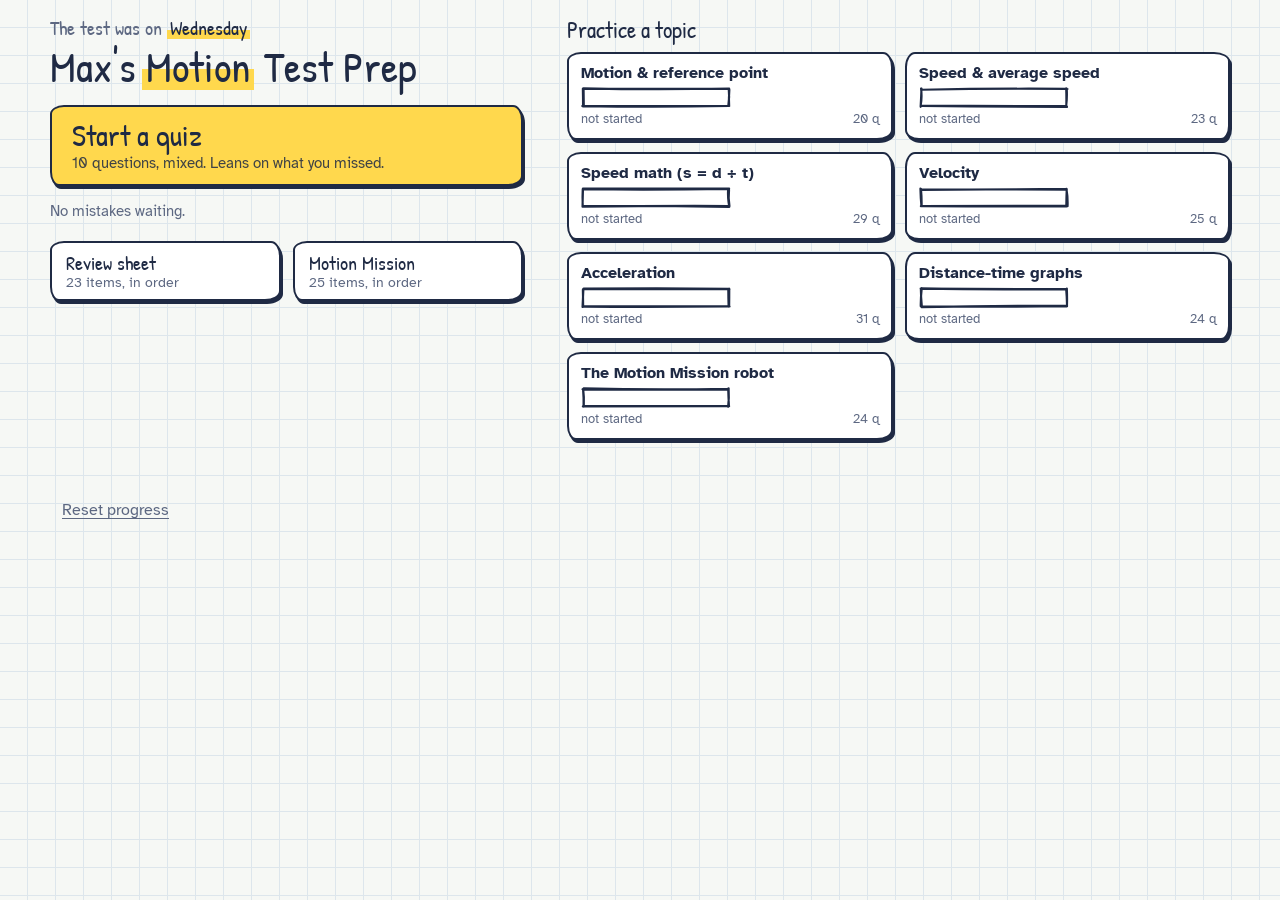
==== index.html @ 53ab072a "Motion quiz static site Co-Authored-By: Claude Opus 5.5 <noreply@anthropic.com> Claude-Session: http" ====
<!doctype html>
<html lang="en">
<head>
<meta charset="utf-8">
<meta name="viewport" content="width=device-width, initial-scale=1, viewport-fit=cover">
<meta name="robots" content="noindex">
<style>:root{padding-top:env(safe-area-inset-top,0px);padding-bottom:env(safe-area-inset-bottom,0px)}body{margin:0}[hidden]{display:none!important}img{max-width:100%}</style>
<title>Max's Motion Test Prep</title>
<link href="https://fonts.googleapis.com/css2?family=Atkinson+Hyperlegible:wght@400;700&family=Patrick+Hand&display=swap" rel="stylesheet">
<link rel="stylesheet" href="sketch.css">
<link rel="stylesheet" href="styles.css">
</head>
<body>
<div class="app" id="app">
  <p class="loading">Loading your quiz.</p>
  <noscript><p class="problem">This quiz needs JavaScript turned on.</p></noscript>
</div>
<div id="live" class="sr-only" aria-live="polite" role="status"></div>
<script src="sketch.js"></script>
<script src="diagrams-a.js"></script>
<script src="diagrams-b.js"></script>
<script src="content.js"></script>
<script src="app.js"></script>

</body>
</html>
---- sketch.css ----
/* sketch.css — theme tokens + hand-drawn diagram classes. Shared by every diagram.
 * Layout concept: a lab notebook on graph paper; diagrams are pencil sketches, feedback is red/green pen.
 */
:root {
  --paper: #f6f8f5;      /* page: faintly blue-green off-white */
  --card: #ffffff;
  --grid: #dde6ec;       /* graph-paper lines */
  --ink: #1f2a44;        /* navy pencil */
  --ink-soft: #5d6882;
  --accent: #2b67d1;     /* blue pen */
  --hl: #ffd84d;         /* highlighter */
  --hl-soft: #fff1b0;
  --good: #1d855a;       /* green check */
  --bad: #cf3f37;        /* red pen */
  --font-hand: 'Patrick Hand', 'Comic Sans MS', 'Chalkboard SE', cursive;
  --font-body: 'Atkinson Hyperlegible', system-ui, -apple-system, 'Segoe UI', sans-serif;
}
@media (prefers-color-scheme: dark) {
  :root:not([data-theme="light"]) {
    --paper: #1c2a29; --card: #22332f; --grid: #2b3d3a;
    --ink: #eef2ea; --ink-soft: #a7b6b0; --accent: #86b6ff;
    --hl: #e8c33a; --hl-soft: #4a4420; --good: #6fd39d; --bad: #ff8b7c;
    color-scheme: dark;
  }
}
:root[data-theme="dark"] {
  --paper: #1c2a29; --card: #22332f; --grid: #2b3d3a;
  --ink: #eef2ea; --ink-soft: #a7b6b0; --accent: #86b6ff;
  --hl: #e8c33a; --hl-soft: #4a4420; --good: #6fd39d; --bad: #ff8b7c;
  color-scheme: dark;
}

/* ---- SVG stroke classes ---- */
svg.sk { overflow: visible; }
.sk-ink    { stroke: var(--ink); }
.sk-soft   { stroke: var(--ink-soft); }
.sk-accent { stroke: var(--accent); }
.sk-good   { stroke: var(--good); }
.sk-bad    { stroke: var(--bad); }
.sk-hl     { stroke: var(--hl); }
.sk-grid   { stroke: var(--grid); }

/* ---- SVG fill classes ---- */
.sk-fill-hl     { fill: var(--hl); opacity: .55; }
.sk-fill-accent { fill: var(--accent); opacity: .25; }
.sk-fill-good   { fill: var(--good); opacity: .25; }
.sk-fill-bad    { fill: var(--bad); opacity: .25; }
.sk-fill-ink    { fill: var(--ink); }
.sk-fill-card   { fill: var(--card); }
.sk-fill-paper  { fill: var(--paper); }

/* ---- SVG text ---- */
.sk-text        { fill: var(--ink); font-family: var(--font-hand); }
.sk-text-soft   { fill: var(--ink-soft); font-family: var(--font-hand); }
.sk-text-accent { fill: var(--accent); font-family: var(--font-hand); }
.sk-text-good   { fill: var(--good); font-family: var(--font-hand); }
.sk-text-bad    { fill: var(--bad); font-family: var(--font-hand); }

/* ---- diagram controls ---- */
.diagram { display: grid; gap: 10px; min-width: 0; }
.sk-controls { display: grid; gap: 10px; }
.sk-slider {
  display: grid; grid-template-columns: minmax(5.5em, auto) 1fr minmax(5.5em, auto);
  align-items: center; gap: 12px;
  font-family: var(--font-hand); font-size: 1.15rem; color: var(--ink);
}
.sk-slider-label { color: var(--ink-soft); }
.sk-slider-value { font-variant-numeric: tabular-nums; text-align: right; color: var(--accent); }
.sk-slider input[type="range"] { width: 100%; min-width: 0; height: 36px; accent-color: var(--accent); }
.sk-toggle { display: flex; flex-wrap: wrap; gap: 8px; align-items: center; font-family: var(--font-hand); font-size: 1.1rem; }
.sk-toggle button {
  font: inherit; color: var(--ink); background: var(--card);
  border: 2px solid var(--ink); border-radius: 14px 10px 16px 9px / 9px 15px 10px 14px;
  padding: 6px 14px; min-height: 40px; cursor: pointer;
}
.sk-toggle button[aria-pressed="true"] { background: var(--hl-soft); border-color: var(--accent); color: var(--ink); }
.sk-toggle button:focus-visible, .sk-slider input:focus-visible { outline: 3px solid var(--accent); outline-offset: 2px; }
@media (max-width: 480px) {
  .sk-slider { grid-template-columns: 1fr auto; }
  .sk-slider input[type="range"] { grid-column: 1 / -1; grid-row: 2; }
}
---- styles.css ----
/* styles.css — Max's Motion Test Prep: layout + components.
 * Theme tokens (--paper, --ink, ...) live in sketch.css and are NOT redefined here;
 * the few extra tokens below are derived from them so light and chalkboard modes both work.
 */
:root {
  --hand-radius: 14px 10px 16px 9px / 9px 15px 10px 14px;
  --hand-radius-b: 10px 16px 9px 14px / 15px 9px 14px 10px;
  --pen-shadow: 2px 3px 0 var(--ink);
  --on-hl: var(--ink);
  --swipe: var(--hl);
  --on-accent: #ffffff;
  --note-good-bg: var(--card);
  --note-bad-bg: var(--card);
  --note-part-bg: var(--card);
  --note-plain-bg: var(--card);
  --scrim: rgba(31, 42, 68, .45);
}
@supports (background: color-mix(in srgb, red 10%, blue)) {
  :root {
    --note-good-bg: color-mix(in srgb, var(--good) 11%, var(--card));
    --note-bad-bg: color-mix(in srgb, var(--bad) 10%, var(--card));
    --note-part-bg: color-mix(in srgb, var(--hl) 26%, var(--card));
    --note-plain-bg: color-mix(in srgb, var(--accent) 8%, var(--card));
  }
}
@media (prefers-color-scheme: dark) {
  :root:not([data-theme="light"]) {
    --on-hl: var(--paper); --swipe: var(--hl-soft); --on-accent: #10201e;
    --pen-shadow: 2px 3px 0 rgba(0, 0, 0, .5); --scrim: rgba(0, 0, 0, .6);
  }
}
:root[data-theme="dark"] {
  --on-hl: var(--paper); --swipe: var(--hl-soft); --on-accent: #10201e;
  --pen-shadow: 2px 3px 0 rgba(0, 0, 0, .5); --scrim: rgba(0, 0, 0, .6);
}

*, *::before, *::after { box-sizing: border-box; }
html { -webkit-text-size-adjust: 100%; }
body {
  margin: 0;
  padding-block: 16px 28px;
  padding-left: max(16px, env(safe-area-inset-left, 0px));
  padding-right: max(16px, env(safe-area-inset-right, 0px));
  min-height: 100vh;
  background-color: var(--paper);
  background-image:
    linear-gradient(var(--grid) 1px, transparent 1px),
    linear-gradient(90deg, var(--grid) 1px, transparent 1px);
  background-size: 28px 28px;
  background-position: -1px -1px;
  color: var(--ink);
  font: 400 18px/1.5 var(--font-body);
  overflow-wrap: break-word;
}
.app { max-width: 1180px; margin: 0 auto; min-width: 0; }
.sr-only { position: absolute; width: 1px; height: 1px; overflow: hidden; clip: rect(0 0 0 0); white-space: nowrap; }
h1, h2, h3, h4, p { margin: 0; }
button { font: inherit; color: inherit; }
:focus-visible { outline: 3px solid var(--accent); outline-offset: 3px; }
[tabindex="-1"]:focus { outline: none; }
.problem { padding: 12px 14px; border: 2px dashed var(--bad); border-radius: var(--hand-radius); background: var(--card); }
.loading { color: var(--ink-soft); font-family: var(--font-hand); font-size: 1.3rem; }
strong { font-weight: 700; }

/* ---------- buttons ---------- */
.btn {
  display: inline-flex; align-items: center; justify-content: center; gap: 8px;
  min-height: 48px; padding: 10px 18px;
  font-weight: 700; font-size: 1.02rem; line-height: 1.2; text-align: center;
  color: var(--ink); background: var(--card);
  border: 2px solid var(--ink); border-radius: var(--hand-radius);
  box-shadow: var(--pen-shadow);
  cursor: pointer; touch-action: manipulation;
  transition: transform .08s ease, box-shadow .08s ease, background-color .15s;
}
.btn:hover:not(:disabled) { transform: translate(-1px, -1px); box-shadow: 3px 4px 0 var(--ink); }
.btn:active:not(:disabled) { transform: translate(2px, 3px); box-shadow: 0 0 0 var(--ink); }
.btn:disabled { opacity: .45; cursor: not-allowed; box-shadow: none; }
.btn-primary { background: var(--hl); color: var(--on-hl); }
.btn-pen { border-color: var(--bad); color: var(--ink); }
.btn-quiet {
  background: transparent; border-color: transparent; box-shadow: none; color: var(--ink-soft);
  text-decoration: underline; text-underline-offset: 3px; font-weight: 400; padding-inline: 10px;
}
.btn-quiet:hover:not(:disabled) { transform: none; box-shadow: none; color: var(--ink); }
.btn-small { min-height: 44px; padding: 6px 12px; font-size: .95rem; }
.kbd {
  display: none; font: 700 .72rem/1 var(--font-body); padding: 3px 6px; margin-left: 2px;
  border: 1.5px solid currentColor; border-radius: 5px; opacity: .6; letter-spacing: .02em;
}
@media (hover: hover) and (pointer: fine) and (min-width: 900px) {
  .kbd { display: inline-block; }
  .kbd-line { display: block; }
}

/* ---------- home ---------- */
.home { display: grid; gap: 22px; }
.eyebrow { font-family: var(--font-hand); font-size: 1.25rem; color: var(--ink-soft); line-height: 1.2; }
.eyebrow b { color: var(--ink); font-weight: 400; background: linear-gradient(transparent 58%, var(--swipe) 58% 92%, transparent 92%); padding: 0 3px; }
.wordmark { font-family: var(--font-hand); font-weight: 400; font-size: clamp(2rem, 4.2vw, 2.7rem); line-height: 1.05; margin: 4px 0 16px; }
.wordmark span { background: linear-gradient(transparent 55%, var(--swipe) 55% 92%, transparent 92%); padding: 0 4px; margin-left: -4px; }
.home-note { padding: 10px 14px; margin-bottom: 14px; border: 2px dashed var(--ink-soft); border-radius: var(--hand-radius); background: var(--card); }
.start-btn { width: 100%; min-height: 78px; flex-direction: column; align-items: flex-start; gap: 2px; padding: 12px 20px; text-align: left; }
.start-btn .t { font-family: var(--font-hand); font-weight: 400; font-size: 1.85rem; line-height: 1.1; }
.start-btn .s { font-weight: 400; font-size: .95rem; opacity: .85; }
.home-actions { display: grid; gap: 12px; margin-top: 14px; }
.fix-btn { width: 100%; justify-content: space-between; }
.fix-btn .count { font-family: var(--font-hand); font-size: 1.3rem; font-weight: 400; color: var(--bad); }
.quiet { color: var(--ink-soft); font-size: .95rem; }
.section-title { font-family: var(--font-hand); font-weight: 400; font-size: 1.45rem; line-height: 1.2; margin-bottom: 8px; }
.modes { display: grid; grid-template-columns: 1fr 1fr; gap: 12px; margin-top: 18px; }
.mode-btn { flex-direction: column; align-items: flex-start; justify-content: flex-start; text-align: left; gap: 0; min-height: 60px; padding: 8px 14px; }
.mode-btn .t { font-family: var(--font-hand); font-weight: 400; font-size: 1.25rem; }
.mode-btn .s { font-weight: 400; font-size: .85rem; color: var(--ink-soft); }
.topics { list-style: none; margin: 0; padding: 0; display: grid; grid-template-columns: repeat(auto-fill, minmax(150px, 1fr)); gap: 12px; }
.topic-card {
  width: 100%; height: 100%; display: grid; gap: 4px; text-align: left; cursor: pointer;
  padding: 10px 12px 10px; background: var(--card); color: var(--ink);
  border: 2px solid var(--ink); border-radius: var(--hand-radius); box-shadow: var(--pen-shadow);
  transition: transform .08s ease, box-shadow .08s ease;
  touch-action: manipulation;
}
.topics li:nth-child(even) .topic-card { border-radius: var(--hand-radius-b); }
.topic-card:hover { transform: translate(-1px, -1px); box-shadow: 3px 4px 0 var(--ink); }
.topic-card:active { transform: translate(2px, 3px); box-shadow: none; }
.topic-card .name { font-weight: 700; font-size: .98rem; line-height: 1.2; }
.topic-card .meta { display: flex; justify-content: space-between; gap: 8px; font-size: .82rem; color: var(--ink-soft); line-height: 1.2; }
.meter { display: block; width: 100%; max-width: 150px; }
.meter svg { display: block; width: 100%; height: auto; }
.meter-plain { height: 12px; border: 2px solid var(--ink); border-radius: 4px; overflow: hidden; }
.meter-plain i { display: block; height: 100%; background: var(--good); }
.home-foot { margin-top: 4px; grid-column: 1 / -1; display: flex; flex-wrap: wrap; gap: 8px; align-items: center; color: var(--ink-soft); font-size: .9rem; }
.home-foot .btn-quiet { min-height: 44px; }
@media (min-width: 900px) {
  .home { grid-template-columns: minmax(300px, 5fr) minmax(0, 7fr); gap: 44px; align-items: start; }
  .topics { grid-template-columns: repeat(2, minmax(0, 1fr)); }
}
@media (max-height: 820px) and (min-width: 900px) {
  body { padding-block: 12px 16px; }
  .wordmark { margin-bottom: 12px; }
  .start-btn { min-height: 70px; padding-block: 8px; }
  .home-actions { margin-top: 10px; gap: 10px; }
  .modes { margin-top: 12px; }
  .home { gap: 30px; }
  .topic-card { padding-block: 8px; }
}
@media (max-width: 380px) { .modes { grid-template-columns: 1fr; } }

/* ---------- question screen ---------- */
.qscreen { display: grid; gap: 12px; }
.qhead { display: flex; align-items: center; gap: 14px; min-width: 0; }
.progress { flex: 1; display: flex; align-items: center; gap: 12px; min-width: 0; }
.progress .ptext { font-family: var(--font-hand); font-size: 1.35rem; white-space: nowrap; line-height: 1; }
.pbar { flex: 1; max-width: 260px; height: 12px; border: 2px solid var(--ink); border-radius: 4px 7px 5px 6px; overflow: hidden; background: var(--card); }
.pbar i { display: block; height: 100%; background: var(--accent); transition: width .25s ease; }
.chips { display: flex; flex-wrap: wrap; gap: 8px; margin-bottom: 8px; }
.chip { font-family: var(--font-hand); font-size: 1.05rem; line-height: 1; padding: 5px 10px 4px; border: 1.5px solid var(--ink-soft); border-radius: 999px; color: var(--ink-soft); background: var(--card); }
.chip.retry { border-color: var(--bad); color: var(--bad); }

/* Phones: one column in DOM order (prompt, picture, answer, note, buttons). A flex column, not a grid,
   so the button bar can stay stuck to the bottom of the screen while you scroll. */
.qlayout { display: flex; flex-direction: column; gap: 14px; min-width: 0; }
.qactions { position: sticky; bottom: 0; z-index: 5; }
.qprompt { grid-area: prompt; min-width: 0; }
.qdiagram { grid-area: diagram; min-width: 0; background: var(--card); border: 2px solid var(--ink); border-radius: var(--hand-radius); padding: 10px 12px 12px; }
.qanswer { grid-area: answer; min-width: 0; display: grid; gap: 12px; align-content: start; }
.qfeedback { grid-area: feedback; min-width: 0; }
.qfeedback:empty { display: none; }
.qactions { grid-area: actions; min-width: 0; }
.prompt { font-size: 1.2rem; line-height: 1.4; font-weight: 700; max-width: 62ch; }
.hint-box { padding: 8px 12px; border-left: 4px solid var(--hl); background: var(--note-part-bg); border-radius: 0 8px 8px 0; font-size: .98rem; }

.actionbar {
  display: flex; flex-wrap: wrap; align-items: center; gap: 8px 10px;
  padding: 10px 0 max(10px, env(safe-area-inset-bottom, 0px));
  background: var(--paper);
  border-top: 2px dashed var(--grid); padding-right: 6px;
}
.actionbar .spacer { flex: 1; }
.actionbar .btn-primary { min-width: 8.5rem; }
.keyhint { display: none; width: 100%; font-size: .82rem; color: var(--ink-soft); }
@media (hover: hover) and (pointer: fine) and (min-width: 900px) { .keyhint { display: block; } }

@media (min-width: 900px) {
  .qlayout { display: grid; }
  /* Two columns on laptops. With a diagram: picture + teacher note on the left, question + answer + buttons on the right. */
  .qlayout.has-diagram {
    grid-template-columns: minmax(0, 1.08fr) minmax(0, 1fr); column-gap: 28px; row-gap: 12px;
    grid-template-rows: auto auto 1fr auto;
    grid-template-areas: "diagram prompt" "diagram answer" "diagram actions" "feedback .";
  }
  .qlayout.has-diagram .qdiagram { align-self: start; }
  .qlayout.has-diagram .qfeedback { align-self: start; }
  .qlayout.has-diagram .qactions { align-self: start; position: sticky; bottom: 0; }
  /* Without a diagram: question + answer on the left, the teacher note on the right so it never pushes the buttons down. */
  .qlayout:not(.has-diagram) {
    grid-template-columns: minmax(0, 700px) minmax(0, 1fr); column-gap: 32px; row-gap: 12px;
    grid-template-rows: auto auto 1fr;
    grid-template-areas: "prompt feedback" "answer feedback" "actions feedback";
  }
  .qlayout:not(.has-diagram) .qfeedback { align-self: start; position: sticky; top: 12px; }
  .qlayout:not(.has-diagram) .qactions { align-self: start; position: sticky; bottom: 0; }
}
@media (max-height: 820px) and (min-width: 900px) {
  body { padding-block: 10px 12px; }
  .qscreen { gap: 8px; }
  .prompt { font-size: 1.12rem; line-height: 1.35; }
  .actionbar { padding-block: 8px 8px; }
  .choice { min-height: 50px; padding-block: 7px; }
  .qdiagram { padding: 8px 10px 10px; }
}

/* ---------- choices (mc / multi / tf) ---------- */
.choices { display: grid; gap: 10px; }
.choice {
  position: relative; display: grid; grid-template-columns: auto minmax(0, 1fr) auto; align-items: start; gap: 12px;
  min-height: 56px; padding: 10px 14px; cursor: pointer;
  background: var(--card); border: 2px solid var(--ink-soft); border-radius: var(--hand-radius);
  transition: background-color .12s, border-color .12s, transform .08s;
  user-select: none; -webkit-user-select: none;
}
.choices .choice:nth-child(even) { border-radius: var(--hand-radius-b); }
.choice input { position: absolute; opacity: 0; width: 1px; height: 1px; margin: 0; }
.choice .mark {
  width: 26px; height: 26px; margin-top: 1px; border: 2.5px solid var(--ink); border-radius: 50% 46% 52% 48%;
  background: var(--card); position: relative; flex: none;
}
.is-multi .choice .mark { border-radius: 5px 4px 6px 4px; }
.choice .mark::after {
  content: ""; position: absolute; inset: 4px; border-radius: 50%; background: var(--accent); transform: scale(0); transition: transform .12s;
}
.is-multi .choice .mark::after { border-radius: 2px; }
.choice input:checked ~ .mark::after { transform: scale(1); }
.choice input:focus-visible ~ .mark { outline: 3px solid var(--accent); outline-offset: 3px; }
.choice:has(input:focus-visible) { border-color: var(--accent); }
.choice:hover:not(.is-locked) { border-color: var(--ink); background: var(--note-plain-bg); transform: translateX(2px); }
.choice.is-picked:not(.is-locked) { border-color: var(--accent); background: var(--note-part-bg); }
.choice .cbody { min-width: 0; padding-top: 1px; }
.choice .ctext { display: block; }
.choice .cnote { display: block; margin-top: 4px; font-size: .95rem; color: var(--ink-soft); }
.choice .cbadge { font-family: var(--font-hand); font-size: 1.1rem; line-height: 1.2; white-space: nowrap; display: inline-flex; align-items: center; gap: 4px; padding-top: 1px; }
.choice .ckey { display: none; margin-left: 10px; }
@media (hover: hover) and (pointer: fine) and (min-width: 900px) {
  .choice .ckey { display: inline-block; }
}
.choice.is-locked { cursor: default; }
.choice.is-right { border-color: var(--good); background: var(--note-good-bg); }
.choice.is-right .cbadge { color: var(--good); }
.choice.is-wrong { border-color: var(--bad); background: var(--note-bad-bg); }
.choice.is-wrong .cbadge { color: var(--bad); }
.choice.is-missed { border-style: dashed; border-color: var(--good); }
.choice.is-missed .cbadge { color: var(--good); }
.ico { width: 1.1em; height: 1.1em; vertical-align: -0.15em; }
.tf .choices { grid-template-columns: 1fr 1fr; }
.tf .choice { align-items: center; }
.tf .ctext { font-family: var(--font-hand); font-size: 1.5rem; line-height: 1.1; }
@media (max-width: 420px) { .tf .choice { grid-template-columns: auto minmax(0, 1fr); } .tf .cbadge { grid-column: 1 / -1; } }

/* ---------- blank ---------- */
.blank-text { line-height: 2.5; font-size: 1.12rem; }
.slot {
  display: inline-block; vertical-align: baseline; min-width: 7.2em; min-height: 44px; margin: 0 2px;
  padding: 4px 10px; text-align: center; font-weight: 700; color: var(--accent);
  background: var(--card); border: 0; border-bottom: 3px dashed var(--ink-soft); border-radius: 6px 6px 0 0; cursor: pointer;
  touch-action: manipulation; transition: background-color .12s;
}
.slot.is-filled { border-bottom-style: solid; border-bottom-color: var(--accent); }
.slot.is-active { background: var(--note-part-bg); border-bottom-color: var(--ink); }
.slot:hover:not(:disabled) { background: var(--note-plain-bg); }
.slot.is-hot, .bin.is-hot, .pool.is-hot, .bank.is-hot { outline: 3px dashed var(--accent); outline-offset: 2px; }
.slot.is-right { color: var(--good); border-bottom-color: var(--good); background: var(--note-good-bg); }
.slot.is-wrong { color: var(--bad); border-bottom-color: var(--bad); background: var(--note-bad-bg); text-decoration: line-through; }
.slot:disabled { cursor: default; }
.slot-fix { font-family: var(--font-hand); font-size: 1.25rem; color: var(--good); margin-left: 2px; white-space: nowrap; }
.bank { display: flex; flex-wrap: wrap; gap: 10px; padding: 12px; min-height: 64px; border: 2px dashed var(--ink-soft); border-radius: var(--hand-radius); background: var(--card); }
.wchip, .cardchip {
  min-height: 44px; padding: 6px 14px; font-weight: 700; color: var(--ink); background: var(--paper);
  border: 2px solid var(--ink); border-radius: var(--hand-radius); box-shadow: 1px 2px 0 var(--ink); cursor: pointer;
  user-select: none; -webkit-user-select: none; touch-action: manipulation;
}
.wchip:hover:not([aria-disabled="true"]), .cardchip:hover { background: var(--note-part-bg); }
.wchip[aria-disabled="true"] { opacity: .35; border-style: dashed; box-shadow: none; cursor: default; }
.wchip .ckey { font-size: .7rem; margin-right: 6px; opacity: .6; display: none; }
@media (hover: hover) and (pointer: fine) and (min-width: 900px) { .wchip .ckey { display: inline; } }
.is-draggable { touch-action: none; cursor: grab; }
.is-dragging { opacity: .35; }
.drag-ghost { position: fixed; z-index: 100; margin: 0; pointer-events: none; opacity: .92; transform: rotate(-2deg); box-shadow: 4px 6px 0 rgba(0, 0, 0, .25); }
.sentence-done { font-size: 1rem; }

/* ---------- numeric ---------- */
.numeric { display: grid; gap: 12px; }
.field { display: grid; gap: 4px; }
.field .label, .label-hand { font-family: var(--font-hand); font-size: 1.15rem; color: var(--ink-soft); line-height: 1.2; }
.numin {
  width: 100%; max-width: 14rem; min-height: 56px; padding: 6px 14px;
  font: 700 1.6rem/1.2 var(--font-body); font-variant-numeric: tabular-nums; color: var(--ink);
  background: var(--card); border: 2px solid var(--ink); border-radius: var(--hand-radius);
}
.numin:focus { outline: 3px solid var(--accent); outline-offset: 2px; }
.numin:disabled { background: transparent; }
.unitchips { display: flex; flex-wrap: wrap; gap: 8px; }
.uchip { position: relative; }
.uchip input { position: absolute; opacity: 0; width: 1px; height: 1px; }
.uchip span {
  display: inline-flex; align-items: center; min-height: 46px; padding: 6px 16px; font-weight: 700; cursor: pointer;
  background: var(--card); border: 2px solid var(--ink-soft); border-radius: var(--hand-radius); user-select: none;
}
.uchip:hover span { border-color: var(--ink); background: var(--note-plain-bg); }
.uchip input:checked + span { background: var(--note-part-bg); border-color: var(--accent); }
.uchip input:focus-visible + span { outline: 3px solid var(--accent); outline-offset: 2px; }
.uchip.is-right span { border-color: var(--good); background: var(--note-good-bg); }
.uchip.is-wrong span { border-color: var(--bad); background: var(--note-bad-bg); text-decoration: line-through; }
.numin.is-right { border-color: var(--good); background: var(--note-good-bg); }
.numin.is-wrong { border-color: var(--bad); background: var(--note-bad-bg); }

/* ---------- short answer ---------- */
.short { display: grid; gap: 8px; }
.short textarea {
  width: 100%; min-height: 8.5rem; resize: vertical; padding: 12px 14px;
  font: 400 1.05rem/1.5 var(--font-body); color: var(--ink); background: var(--card);
  border: 2px solid var(--ink); border-radius: var(--hand-radius);
}
.short textarea:focus { outline: 3px solid var(--accent); outline-offset: 2px; }
.short .small { font-size: .9rem; color: var(--ink-soft); line-height: 1.35; }
.short .small .mic-desktop { display: none; }
.short .small .mic-touch { display: inline; }
@media (pointer: fine) { .short .small .mic-desktop { display: inline; } .short .small .mic-touch { display: none; } }
.short .ctrl-hint { display: none; }
@media (hover: hover) and (pointer: fine) and (min-width: 900px) { .short .ctrl-hint { display: inline; } }
.busy-row { display: flex; flex-wrap: wrap; align-items: center; gap: 10px; font-family: var(--font-hand); font-size: 1.2rem; color: var(--ink-soft); }
.dots::after { content: ""; display: inline-block; width: 1.4em; text-align: left; animation: dots 1.2s steps(4, end) infinite; }
@keyframes dots { 0% { content: ""; } 25% { content: "."; } 50% { content: ".."; } 75%, 100% { content: "..."; } }

/* ---------- bins ---------- */
.bins { display: grid; gap: 12px; }
.pool { display: flex; flex-wrap: wrap; gap: 8px; padding: 10px; min-height: 64px; border: 2px dashed var(--ink-soft); border-radius: var(--hand-radius); background: var(--card); }
.pool.done:empty { display: none; }
.pool:empty::before { content: "All sorted. Tap Check."; color: var(--ink-soft); font-family: var(--font-hand); font-size: 1.15rem; align-self: center; }
.cardchip { max-width: 100%; text-align: left; line-height: 1.25; }
.cardchip[aria-pressed="true"] { background: var(--hl); color: var(--on-hl); transform: translateY(-2px); }
.bin-grid { display: grid; gap: 10px; grid-template-columns: repeat(auto-fit, minmax(150px, 1fr)); }
.bin { display: grid; gap: 6px; align-content: start; padding: 8px; border: 2px solid var(--ink); border-radius: var(--hand-radius); background: var(--card); min-height: 90px; }
.bin-put { text-align: left; min-height: 44px; padding: 4px 8px; background: transparent; border: 0; cursor: pointer; font-family: var(--font-hand); font-size: 1.35rem; line-height: 1.1; color: var(--ink); border-bottom: 2px dashed var(--ink-soft); }
.bin-put small { display: block; font-family: var(--font-body); font-size: .75rem; color: var(--ink-soft); }
.bin.is-armed .bin-put { background: var(--note-part-bg); border-bottom-color: var(--accent); }
.bin-put:hover:not(:disabled) { background: var(--note-plain-bg); }
.bin-cards { display: grid; gap: 6px; align-content: start; }
.bin .cardchip { font-size: .95rem; padding: 4px 10px; display: grid; grid-template-columns: minmax(0, 1fr) auto; gap: 8px; align-items: center; }
.bin .cardchip.is-right { border-color: var(--good); background: var(--note-good-bg); }
.bin .cardchip.is-wrong { border-color: var(--bad); background: var(--note-bad-bg); }
.cardchip .belongs { grid-column: 1 / -1; font-family: var(--font-hand); font-size: 1.05rem; color: var(--bad); }
.cardchip .verdict { color: var(--good); }
.cardchip.is-wrong .verdict { color: var(--bad); }

/* ---------- manipulate ---------- */
.goalbox { display: grid; gap: 8px; padding: 10px 14px; background: var(--card); border: 2px solid var(--ink); border-radius: var(--hand-radius); }
.goaltext { font-weight: 700; }
.goalstate { display: flex; align-items: center; gap: 8px; font-family: var(--font-hand); font-size: 1.25rem; color: var(--ink-soft); line-height: 1.2; }
.goalbox.is-met { border-color: var(--good); background: var(--note-good-bg); }
.goalbox.is-met .goalstate { color: var(--good); }
.tryagain { padding: 8px 12px; border-left: 4px solid var(--bad); background: var(--note-bad-bg); border-radius: 0 8px 8px 0; font-size: .98rem; }

/* ---------- feedback note: a teacher's pen margin note ---------- */
.note {
  --pen: var(--ink-soft); --bg: var(--note-plain-bg);
  position: relative; padding: 12px 16px 14px 24px; background: var(--bg);
  border: 2px solid var(--pen); border-radius: var(--hand-radius);
  box-shadow: 3px 4px 0 var(--grid);
  transform: rotate(-.4deg);
  animation: notein .22s ease-out;
}
.note::before { content: ""; position: absolute; left: 10px; top: 8px; bottom: 8px; width: 2px; background: var(--pen); opacity: .55; border-radius: 2px; }
.note--good { --pen: var(--good); --bg: var(--note-good-bg); }
.note--bad { --pen: var(--bad); --bg: var(--note-bad-bg); }
.note--part { --pen: var(--ink); --bg: var(--note-part-bg); }
.note-head { font-family: var(--font-hand); font-weight: 400; font-size: 1.7rem; line-height: 1.1; color: var(--pen); margin-bottom: 4px; display: flex; align-items: center; gap: 8px; }
.note--part .note-head { color: var(--ink); }
.note p + p, .note p + ol, .note ol + p, .note-block + p { margin-top: 8px; }
.note-label { font-family: var(--font-hand); font-size: 1.1rem; color: var(--pen); margin-right: 6px; }
.note--part .note-label { color: var(--accent); }
.note-block { margin-top: 8px; padding: 8px 12px; background: var(--card); border-radius: 8px; border: 1.5px dashed var(--pen); }
.note-small { font-size: .92rem; color: var(--ink-soft); }
.note .steps { margin: 6px 0 0; padding-left: 1.4em; font-variant-numeric: tabular-nums; }
.note .ideas { list-style: none; margin: 6px 0 0; padding: 0; display: grid; gap: 4px; font-size: .98rem; }
.note .ideas li { display: grid; grid-template-columns: auto 1fr; gap: 8px; align-items: start; }
.note .ideas .got { color: var(--good); } .note .ideas .no { color: var(--bad); }
.selfcheck { margin-top: 10px; display: grid; gap: 8px; }
.seg { display: flex; flex-wrap: wrap; gap: 8px; }
@keyframes notein { from { opacity: 0; transform: translateY(6px) rotate(-.4deg); } to { opacity: 1; transform: rotate(-.4deg); } }

/* ---------- end screen ---------- */
.endscreen { display: grid; gap: 22px; }
.endtop { display: grid; gap: 4px; }
.bigscore { font-family: var(--font-hand); font-size: clamp(3rem, 8vw, 4.4rem); line-height: 1; }
.bigscore span { background: linear-gradient(transparent 58%, var(--swipe) 58% 92%, transparent 92%); padding: 0 6px; margin-left: -6px; }
.bigscore small { font-size: .45em; color: var(--ink-soft); margin-left: 6px; }
.endgrid { display: grid; gap: 22px; }
.trows { list-style: none; margin: 0; padding: 0; display: grid; gap: 10px; }
.trow { display: grid; grid-template-columns: minmax(0, 1fr) 120px 3.2em; gap: 10px; align-items: center; }
.trow .num { text-align: right; font-variant-numeric: tabular-nums; color: var(--ink-soft); }
.misses { display: grid; gap: 12px; }
.miss { padding: 10px 14px 12px 22px; position: relative; background: var(--card); border: 2px solid var(--bad); border-radius: var(--hand-radius); }
.miss::before { content: ""; position: absolute; left: 9px; top: 8px; bottom: 8px; width: 2px; background: var(--bad); opacity: .55; }
.miss .q { font-weight: 700; }
.miss .a { margin-top: 4px; }
.miss .a .note-label { color: var(--good); }
.miss .w { margin-top: 4px; font-size: .95rem; color: var(--ink-soft); }
.end-actions { display: flex; flex-wrap: wrap; gap: 12px; }
@media (min-width: 900px) {
  .endgrid { grid-template-columns: minmax(280px, 4fr) minmax(0, 7fr); gap: 40px; align-items: start; }
}

/* ---------- dialog ---------- */
.scrim { position: fixed; inset: 0; z-index: 200; display: grid; place-items: center; padding: 16px; background: var(--scrim); }
.dialog { width: min(440px, 100%); padding: 18px 20px 18px; background: var(--card); border: 2px solid var(--ink); border-radius: var(--hand-radius); box-shadow: 5px 6px 0 rgba(0, 0, 0, .3); }
.dialog h2 { font-family: var(--font-hand); font-weight: 400; font-size: 1.6rem; line-height: 1.15; margin-bottom: 6px; }
.dialog .btns { display: flex; flex-wrap: wrap; gap: 10px; margin-top: 16px; justify-content: flex-end; }

/* ---------- phones ---------- */
@media (max-width: 759px) {
  body { font-size: 17.5px; }
  .actionbar .btn-quiet { padding-inline: 6px; }
  .trow { grid-template-columns: minmax(0, 1fr) 90px 3em; }
}
@media (max-width: 400px) {
  .actionbar { gap: 6px; }
  .actionbar .btn-primary { min-width: 6.5rem; padding-inline: 12px; }
  .btn-small { padding-inline: 8px; font-size: .9rem; }
  .slot { min-width: 6em; }
}

@media (prefers-reduced-motion: reduce) {
  *, *::before, *::after { animation: none !important; transition: none !important; scroll-behavior: auto !important; }
  .btn:hover:not(:disabled), .topic-card:hover, .choice:hover:not(.is-locked) { transform: none; }
}
.endtop .end-actions { margin-top: 10px; }
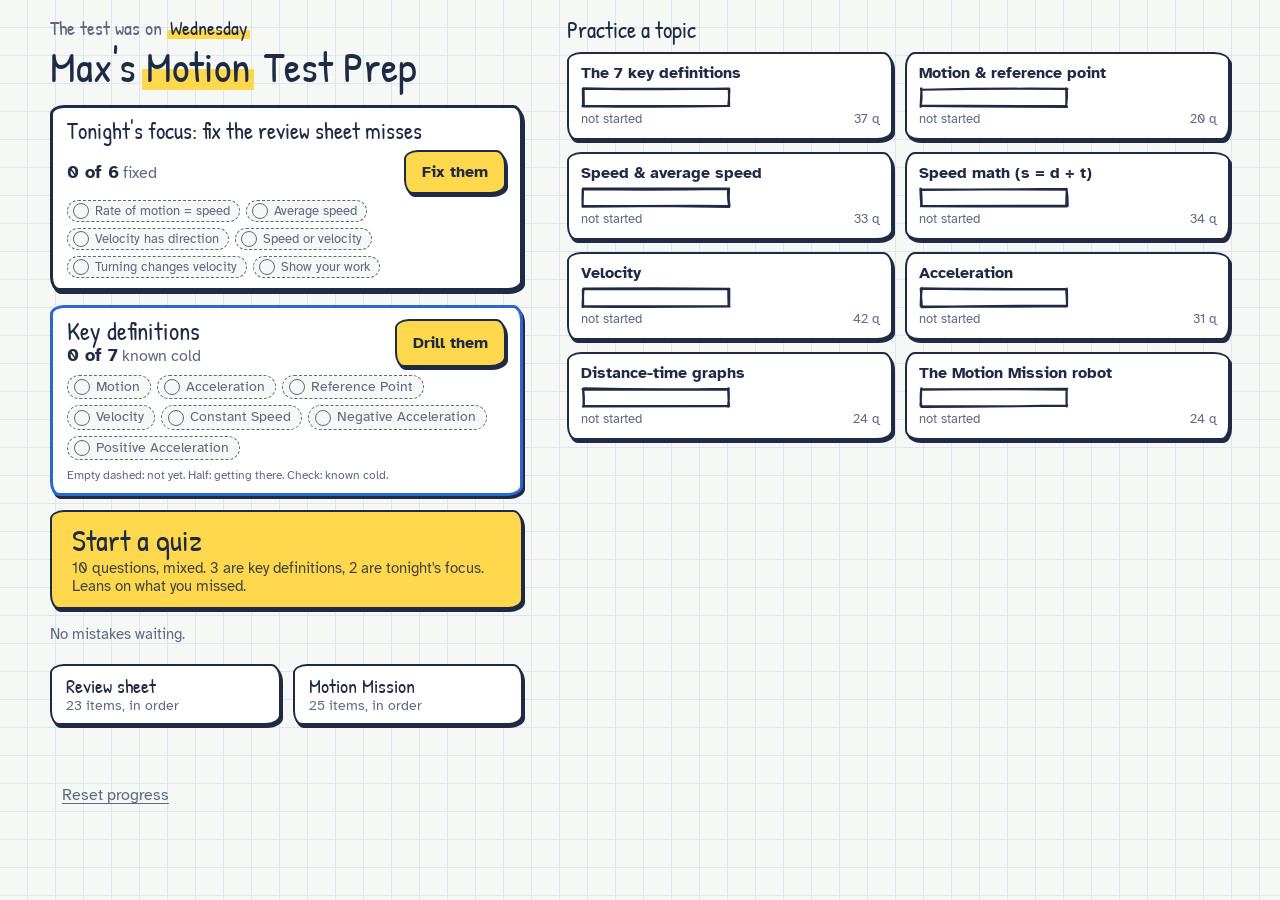
==== commit fceb4f40: "Add Tonight's focus mode built from review-sheet misses Co-Authored-By: Claude Opus 5.5 <noreply@ant" ====
--- a/index.html
+++ b/index.html
@@ -19,7 +19,10 @@
 <script src="sketch.js"></script>
 <script src="diagrams-a.js"></script>
 <script src="diagrams-b.js"></script>
+<script src="diagrams-c.js"></script>
 <script src="content.js"></script>
+<script src="config.js"></script>
+<script src="store.js"></script>
 <script src="app.js"></script>
 
 </body>
--- a/styles.css
+++ b/styles.css
@@ -233,7 +233,7 @@
 .choice input:checked ~ .mark::after { transform: scale(1); }
 .choice input:focus-visible ~ .mark { outline: 3px solid var(--accent); outline-offset: 3px; }
 .choice:has(input:focus-visible) { border-color: var(--accent); }
-.choice:hover:not(.is-locked) { border-color: var(--ink); background: var(--note-plain-bg); transform: translateX(2px); }
+.choice:hover:not(.is-locked) { border-color: var(--ink); background: var(--note-plain-bg); }
 .choice.is-picked:not(.is-locked) { border-color: var(--accent); background: var(--note-part-bg); }
 .choice .cbody { min-width: 0; padding-top: 1px; }
 .choice .ctext { display: block; }
@@ -434,3 +434,137 @@
   .btn:hover:not(:disabled), .topic-card:hover, .choice:hover:not(.is-locked) { transform: none; }
 }
 .endtop .end-actions { margin-top: 10px; }
+
+/* ---------- practice code + sync status (cloud mode) ---------- */
+.codescreen { display: grid; gap: 14px; max-width: 34rem; margin: 6vh auto 0; justify-items: start; }
+.codescreen .wordmark { margin: 0; }
+.code-help { color: var(--ink-soft); font-size: 1.05rem; }
+.codeform { display: grid; gap: 10px; width: 100%; }
+.codein {
+  width: 100%; min-height: 60px; padding: 6px 14px;
+  font: 700 1.6rem/1.2 var(--font-body); letter-spacing: .02em; color: var(--ink);
+  background: var(--card); border: 2px solid var(--ink); border-radius: var(--hand-radius);
+}
+.codein:focus { outline: 3px solid var(--accent); outline-offset: 2px; }
+.code-err { color: var(--bad); font-size: .98rem; min-height: 0; }
+.code-err:empty { display: none; }
+.code-go { width: 100%; min-height: 64px; font-family: var(--font-hand); font-weight: 400; font-size: 1.7rem; }
+.sync { font-size: .82rem; line-height: 1.3; color: var(--ink-soft); }
+.sync[data-state="offline"] { color: var(--ink); }
+.home-main .sync { display: block; margin: -8px 0 14px; }
+.qhead .sync { flex: 0 1 auto; max-width: 30rem; text-align: right; }
+@media (max-width: 759px) {
+  .qhead { flex-wrap: wrap; row-gap: 2px; }
+  .qhead .sync { order: 3; flex-basis: 100%; max-width: none; text-align: left; }
+}
+
+/* ---------- key definitions: home card, chips, official-definition highlight, study card ---------- */
+.defs-card {
+  display: grid; gap: 8px; padding: 10px 14px 10px; margin-bottom: 14px;
+  background: var(--card); border: 3px solid var(--accent); border-radius: var(--hand-radius); box-shadow: var(--pen-shadow);
+}
+.defs-card.is-done { border-color: var(--good); }
+.defs-head { display: flex; align-items: center; justify-content: space-between; gap: 12px; }
+.defs-title { font-family: var(--font-hand); font-weight: 400; font-size: 1.55rem; line-height: 1.05; }
+.defs-count, .focus-count { font-size: .98rem; line-height: 1.25; color: var(--ink-soft); }
+.defs-count strong, .focus-count strong { color: var(--ink); font-size: 1.1rem; }
+.defs-go { min-height: 48px; padding-inline: 16px; flex: none; }
+.defs-chips { list-style: none; margin: 0; padding: 0; display: flex; flex-wrap: wrap; gap: 6px; }
+.dchip, .fchip {
+  display: inline-flex; align-items: center; gap: 6px; padding: 3px 10px 3px 6px;
+  font-size: .86rem; line-height: 1.2; color: var(--ink-soft); background: var(--paper);
+  border: 1.5px dashed var(--ink-soft); border-radius: 999px;
+}
+.dmark {
+  flex: none; display: inline-flex; align-items: center; justify-content: center; width: 16px; height: 16px;
+  border: 1.5px solid currentColor; border-radius: 50%; font-size: 0; color: inherit; overflow: hidden;
+}
+.dmark .icon, .dmark .ico { width: 11px; height: 11px; display: block; }
+.dchip.is-getting, .fchip.is-getting { border-style: solid; border-color: var(--ink); color: var(--ink); }
+.dchip.is-getting .dmark, .fchip.is-getting .dmark, .dstate.is-getting .dmark { background: linear-gradient(90deg, var(--hl) 50%, transparent 50%); }
+.dchip.is-cold, .fchip.is-cold, .dstate.is-cold, .dchip.is-fixed, .fchip.is-fixed, .dstate.is-fixed { border-style: solid; border-color: var(--good); color: var(--ink); font-weight: 700; background: var(--note-good-bg); }
+.dchip.is-cold .dmark, .fchip.is-cold .dmark, .dstate.is-cold .dmark, .dchip.is-fixed .dmark, .fchip.is-fixed .dmark, .dstate.is-fixed .dmark { background: var(--good); border-color: var(--good); color: var(--paper); }
+.defs-legend { font-size: .78rem; line-height: 1.2; color: var(--ink-soft); }
+
+/* a teacher's official definition, wherever it shows up in bold */
+.def-hl, .why.has-def strong, .miss .w strong {
+  font-weight: 700; color: var(--ink);
+  background: linear-gradient(transparent 52%, var(--swipe) 52% 94%, transparent 94%);
+  padding: 0 3px; border-radius: 2px; -webkit-box-decoration-break: clone; box-decoration-break: clone;
+}
+.why.has-def strong.def-hl { font-size: 1.06em; }
+.why.has-def strong:not(.def-hl) { background: none; padding: 0; }
+.miss .w strong:not(.def-hl) { background: none; padding: 0; }
+
+.bigscore--text { font-size: clamp(2.2rem, 6vw, 3.4rem); }
+.endscreen.is-drill .endgrid { grid-template-columns: minmax(0, 1fr); }
+.study { display: grid; gap: 8px; align-content: start; }
+.study-tip { font-size: 1rem; }
+.study-list { list-style: none; margin: 0; padding: 0; display: grid; gap: 8px; }
+.study-row { padding: 8px 14px 10px 18px; background: var(--card); border: 2px solid var(--ink-soft); border-radius: var(--hand-radius); }
+.study-row.is-cold { border-color: var(--good); }
+.study-row.is-getting { border-color: var(--ink); }
+.study-top { display: flex; flex-wrap: wrap; align-items: center; justify-content: space-between; gap: 6px 12px; }
+.study-term { font-family: var(--font-hand); font-size: 1.45rem; line-height: 1.1; }
+.dstate { display: inline-flex; align-items: center; gap: 6px; padding: 2px 10px 2px 6px; font-size: .84rem; line-height: 1.2; color: var(--ink-soft); border: 1.5px dashed var(--ink-soft); border-radius: 999px; }
+.dstate.is-getting { border-style: solid; border-color: var(--ink); color: var(--ink); }
+.study-def { margin-top: 2px; font-size: 1.2rem; line-height: 1.45; }
+@media (min-width: 900px) {
+  .endscreen.is-drill .endgrid { grid-template-columns: minmax(0, 6fr) minmax(0, 5fr); gap: 40px; }
+  .study-list { grid-template-columns: 1fr 1fr; }
+  .study-row:nth-child(7) { grid-column: 1 / -1; }
+}
+@media (max-height: 820px) and (min-width: 900px) {
+  .defs-card { margin-bottom: 10px; padding-block: 8px; gap: 6px; }
+  .defs-title { font-size: 1.4rem; }
+}
+@media (max-width: 380px) {
+  .defs-head { flex-wrap: wrap; }
+  .defs-go { width: 100%; }
+}
+@media (max-height: 820px) and (min-width: 900px) {
+  .endscreen.is-drill { gap: 14px; }
+  .study-list { gap: 6px; }
+  .study-row { padding: 5px 12px 7px 16px; }
+  .study-def { font-size: 1.1rem; line-height: 1.35; }
+  .study-term { font-size: 1.35rem; }
+}
+.note-block.exact-def strong.def-hl { font-size: 1.12em; }
+
+/* ---------- Tonight's focus: home card, end-screen rows, "Watch again" panel ---------- */
+.focus-card {
+  display: grid; gap: 6px; padding: 10px 14px 10px; margin-bottom: 14px;
+  background: var(--card); border: 3px solid var(--ink); border-radius: var(--hand-radius); box-shadow: var(--pen-shadow);
+}
+.focus-card.is-done { border-color: var(--good); }
+.focus-title { font-family: var(--font-hand); font-weight: 400; font-size: 1.45rem; line-height: 1.1; }
+.focus-head { display: flex; align-items: center; justify-content: space-between; gap: 12px; }
+.focus-go { min-height: 44px; }
+.focus-chips .fchip { font-size: .84rem; padding: 2px 9px 2px 5px; }
+.dchip.is-fixed, .fchip.is-fixed { border-style: solid; border-color: var(--good); }
+.focus-summary .study-list { grid-template-columns: 1fr; }
+.focus-row { display: grid; grid-template-columns: minmax(0, 1fr) auto; align-items: center; gap: 8px 12px; padding-block: 6px; }
+.focus-row.is-fixed { border-color: var(--good); }
+.watch-btn { min-height: 44px; }
+.dialog.watch { width: min(560px, 100%); max-height: calc(100vh - 32px); overflow: auto; }
+.watch-diagram { background: var(--card); border: 2px solid var(--ink-soft); border-radius: var(--hand-radius); padding: 6px 8px; }
+.watch-cap { margin-top: 8px; color: var(--ink-soft); font-size: 1rem; line-height: 1.35; }
+@media (max-width: 380px) {
+  .focus-head { flex-wrap: wrap; }
+  .focus-go { width: 100%; }
+  .focus-row { grid-template-columns: 1fr; }
+}
+@media (min-width: 900px) {
+  .endscreen.is-focus .endgrid { grid-template-columns: minmax(0, 5fr) minmax(0, 6fr); }
+  .focus-summary .study-list { grid-template-columns: 1fr; }
+}
+@media (max-height: 820px) and (min-width: 900px) {
+  .focus-card { margin-bottom: 8px; padding-block: 8px; gap: 5px; }
+  .focus-title { font-size: 1.3rem; }
+  .defs-card { margin-bottom: 8px; padding-block: 6px; gap: 5px; }
+  .defs-card .defs-title { font-size: 1.25rem; }
+  .defs-card .dchip { font-size: .78rem; padding: 1px 8px 1px 4px; }
+  .defs-card .defs-chips { gap: 4px; }
+  .defs-card .defs-go { min-height: 40px; }
+  .defs-card .defs-legend { display: none; }
+}
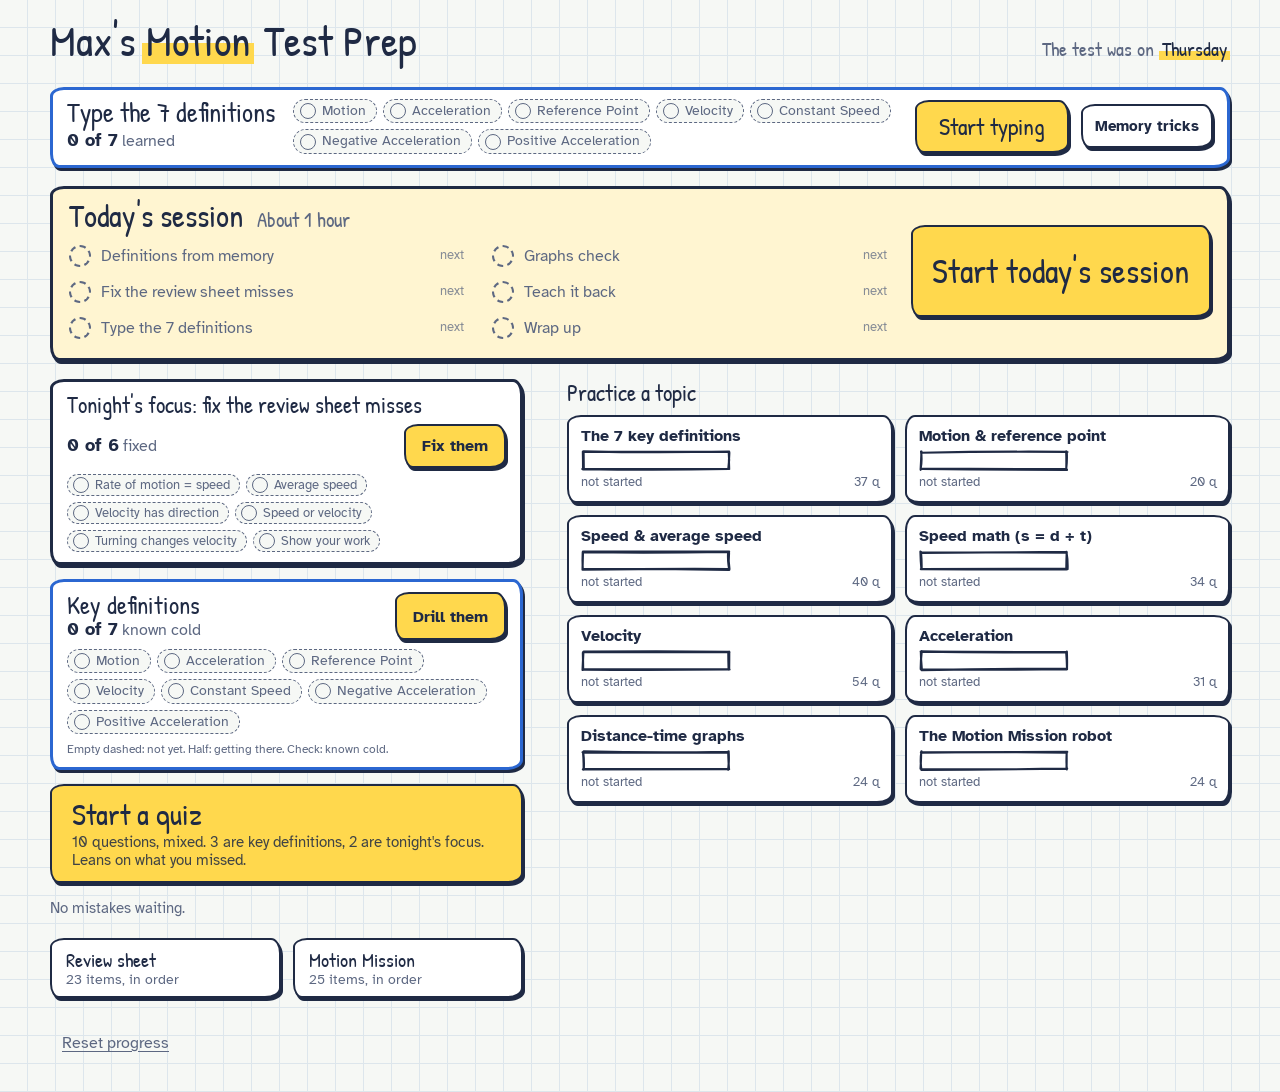
==== commit 249e5c6a: "WIP: typing trainer in progress (not deployed) Co-Authored-By: Claude Opus 5.5 <noreply@anthropic.co" ====
--- a/index.html
+++ b/index.html
@@ -20,8 +20,10 @@
 <script src="diagrams-a.js"></script>
 <script src="diagrams-b.js"></script>
 <script src="diagrams-c.js"></script>
+<script src="diagrams-d.js"></script>
 <script src="content.js"></script>
 <script src="config.js"></script>
+<script src="defgrade.js"></script>
 <script src="store.js"></script>
 <script src="app.js"></script>
 
--- a/styles.css
+++ b/styles.css
@@ -451,7 +451,7 @@
 .code-go { width: 100%; min-height: 64px; font-family: var(--font-hand); font-weight: 400; font-size: 1.7rem; }
 .sync { font-size: .82rem; line-height: 1.3; color: var(--ink-soft); }
 .sync[data-state="offline"] { color: var(--ink); }
-.home-main .sync { display: block; margin: -8px 0 14px; }
+.home-top .sync { display: block; flex-basis: 100%; margin: 2px 0 0; order: 3; }
 .qhead .sync { flex: 0 1 auto; max-width: 30rem; text-align: right; }
 @media (max-width: 759px) {
   .qhead { flex-wrap: wrap; row-gap: 2px; }
@@ -568,3 +568,277 @@
   .defs-card .defs-go { min-height: 40px; }
   .defs-card .defs-legend { display: none; }
 }
+
+/* ---------- Today's session: home card, interstitials, teach-back cards, done screen ---------- */
+.home { gap: 18px; }
+.home-top, .session-card, .home-foot { grid-column: 1 / -1; }
+@media (min-width: 900px) { .home { gap: 18px 44px; } }
+.top-row { display: flex; flex-wrap: wrap; align-items: baseline; justify-content: space-between; gap: 0 20px; }
+.top-row .eyebrow { order: 2; }
+.top-row .wordmark { order: 1; margin: 2px 0 6px; }
+.home-top .home-note { margin: 4px 0 0; }
+
+.session-card {
+  display: grid; grid-template-columns: minmax(0, 1fr); gap: 8px 24px; padding: 12px 16px 14px;
+  background: var(--note-part-bg); border: 3px solid var(--ink); border-radius: var(--hand-radius); box-shadow: var(--pen-shadow);
+}
+.session-card.is-done { border-color: var(--good); background: var(--note-good-bg); }
+.sess-head { display: flex; flex-wrap: wrap; align-items: baseline; gap: 2px 14px; }
+.sess-title { font-family: var(--font-hand); font-weight: 400; font-size: 2rem; line-height: 1.05; }
+.sess-time { font-family: var(--font-hand); font-size: 1.3rem; color: var(--ink-soft); line-height: 1.1; }
+.sess-steps { list-style: none; margin: 0; padding: 0; display: grid; gap: 4px 28px; counter-reset: sstep; }
+.sstep { display: grid; grid-template-columns: auto minmax(0, 1fr) auto; align-items: center; gap: 10px; min-height: 32px; color: var(--ink-soft); line-height: 1.2; }
+.sstep .sname { font-size: 1rem; }
+.sstate, .sdone-top .sstate {
+  display: inline-flex; align-items: center; gap: 6px; font-size: .8rem; line-height: 1.2; white-space: nowrap; color: var(--ink-soft);
+}
+.smark {
+  flex: none; display: inline-flex; align-items: center; justify-content: center; width: 22px; height: 22px;
+  border: 2px dashed var(--ink-soft); border-radius: 50%; color: var(--paper); background: transparent; overflow: hidden;
+}
+.smark .icon, .smark .ico { width: 13px; height: 13px; display: block; }
+.sstate .smark { width: 16px; height: 16px; border-width: 1.5px; }
+.sstate .smark .icon, .sstate .smark .ico { width: 10px; height: 10px; }
+.sstep.is-done, .sstep.is-skipped { color: var(--ink); }
+.sstep.is-done .smark { background: var(--good); border: 2px solid var(--good); }
+.sstep.is-skipped .smark { background: var(--good); border: 2px dashed var(--good); opacity: .8; }
+.sstep.is-now { color: var(--ink); font-weight: 700; }
+.sstep.is-now .smark { border: 2px solid var(--ink); background: var(--hl); position: relative; }
+.sstep.is-now .smark::after { content: ""; width: 8px; height: 8px; border-radius: 50%; background: var(--ink); }
+.sstep.is-now .sstate { color: var(--on-hl); background: var(--hl); padding: 0 8px; border-radius: 999px; font-weight: 700; }
+.sstep.is-practice { color: var(--ink); }
+.sstep.is-practice .smark { border: 2px solid var(--ink); background: linear-gradient(90deg, var(--hl) 50%, transparent 50%); }
+.sstep.is-practice .sstate { color: var(--ink); }
+.sstep.is-next .sstate { opacity: .75; }
+.sess-go { width: 100%; min-height: 62px; font-family: var(--font-hand); font-weight: 400; font-size: 1.9rem; align-self: end; }
+@media (min-width: 900px) {
+  .session-card { grid-template-columns: minmax(0, 1fr) 300px; grid-template-areas: "head go" "steps go"; align-items: start; padding-block: 10px 14px; }
+  .sess-head { grid-area: head; }
+  .sess-steps { grid-area: steps; grid-template-columns: 1fr 1fr; grid-template-rows: repeat(3, auto); grid-auto-flow: column; }
+  .sess-go { grid-area: go; align-self: center; min-height: 92px; font-size: 2.1rem; }
+}
+@media (max-width: 899px) {
+  .sess-title { font-size: 1.75rem; }
+  .sess-go { min-height: 64px; }
+}
+@media (max-width: 380px) { .sstate { font-size: .74rem; } .sstep { gap: 8px; } }
+
+/* home: a bit more compact on laptops so the session card fits above the rest without scrolling */
+@media (max-height: 820px) and (min-width: 900px) {
+  .home { gap: 12px 32px; }
+  .home-top .wordmark { font-size: 2.2rem; margin-block: 0 4px; }
+  .top-row .eyebrow { font-size: 1.15rem; }
+  .session-card { gap: 4px 24px; padding-block: 8px 10px; }
+  .sess-title { font-size: 1.75rem; }
+  .sstep { min-height: 28px; }
+  .focus-card, .defs-card { margin-bottom: 8px; padding: 6px 12px 7px; gap: 4px; }
+  .focus-card .focus-title { font-size: 1.15rem; }
+  .focus-head { gap: 8px; }
+  .focus-go, .defs-card .defs-go { min-height: 38px; padding-block: 4px; font-size: .95rem; }
+  .defs-card .defs-title { font-size: 1.15rem; }
+  .defs-card .defs-count, .focus-count { font-size: .9rem; }
+  .focus-chips .fchip, .defs-card .dchip { font-size: .74rem; padding: 1px 7px 1px 4px; gap: 4px; }
+  .defs-card .dmark, .focus-chips .dmark { width: 13px; height: 13px; }
+  .start-btn { min-height: 56px; padding-block: 6px; }
+  .start-btn .t { font-size: 1.5rem; }
+  .start-btn .s { font-size: .85rem; }
+  .home-actions { margin-top: 8px; }
+  .modes { margin-top: 8px; }
+  .mode-btn { min-height: 52px; padding-block: 4px; }
+  .topics { gap: 8px; }
+  .topic-card { padding-block: 6px; gap: 2px; }
+  .home-foot { margin-top: 0; }
+}
+
+/* ---------- interstitial between steps ---------- */
+.interstitial { display: grid; gap: 12px; justify-items: start; max-width: 40rem; margin: 9vh auto 0; }
+.ititle { font-family: var(--font-hand); font-weight: 400; font-size: clamp(2.2rem, 5vw, 3.1rem); line-height: 1.05; }
+.itag { font-family: var(--font-hand); font-size: 1.35rem; color: var(--accent); line-height: 1.1; }
+.ilast { padding: 8px 14px; border-left: 4px solid var(--good); background: var(--note-good-bg); border-radius: 0 8px 8px 0; font-size: 1rem; }
+.iwhy { font-size: 1.3rem; line-height: 1.4; max-width: 34rem; }
+.itime { font-family: var(--font-hand); font-size: 1.4rem; color: var(--ink-soft); line-height: 1.1; }
+.iactions { display: flex; flex-wrap: wrap; align-items: center; gap: 10px 16px; width: 100%; margin-top: 6px; }
+.go-btn { min-width: 12rem; min-height: 68px; font-family: var(--font-hand); font-weight: 400; font-size: 2rem; }
+.istrip { list-style: none; margin: 10px 0 0; padding: 0; display: flex; gap: 8px; }
+.istrip li { width: 26px; height: 12px; border: 2px dashed var(--ink-soft); border-radius: 6px; }
+.istrip li.is-done, .istrip li.is-skipped { background: var(--good); border: 2px solid var(--good); }
+.istrip li.is-skipped { border-style: dashed; opacity: .7; }
+.istrip li.is-now { background: var(--hl); border: 2px solid var(--ink); }
+.istrip li.is-practice { background: linear-gradient(90deg, var(--hl) 50%, transparent 50%); border: 2px solid var(--ink); }
+.is-break .bclock { font-family: var(--font-hand); font-size: 3.4rem; line-height: 1; font-variant-numeric: tabular-nums; }
+@media (max-width: 759px) {
+  .interstitial { margin-top: 3vh; }
+  .iwhy { font-size: 1.2rem; }
+  .go-btn { width: 100%; }
+}
+
+/* ---------- teach it back: say-it-out-loud cards ---------- */
+.tb-card { display: grid; gap: 14px; max-width: 46rem; justify-items: start; margin-top: 4vh; }
+.tb-prompt { font-size: 1.6rem; line-height: 1.35; max-width: 34rem; }
+.say-btn { min-width: 14rem; min-height: 76px; font-family: var(--font-hand); font-weight: 400; font-size: 2.2rem; }
+.tb-answer { width: 100%; }
+.tb-model { font-size: 1.35rem; line-height: 1.4; font-weight: 700; }
+.tb-defs { margin: 6px 0 0; padding-left: 1.5em; display: grid; gap: 4px; font-size: 1.12rem; line-height: 1.35; }
+.tb-marks { display: grid; gap: 8px; width: 100%; }
+.tb-ask { font-family: var(--font-hand); font-size: 1.35rem; color: var(--ink-soft); line-height: 1.2; }
+.tb-marks .btn { min-width: 9.5rem; min-height: 64px; font-family: var(--font-hand); font-weight: 400; font-size: 1.7rem; }
+@media (max-width: 759px) {
+  .tb-card { margin-top: 1vh; }
+  .tb-prompt { font-size: 1.4rem; }
+  .say-btn { width: 100%; }
+  .tb-marks .seg .btn { flex: 1 1 8rem; }
+}
+@media (max-height: 820px) and (min-width: 900px) {
+  .tb-card { margin-top: 1vh; gap: 10px; }
+  .say-btn { min-height: 68px; }
+  .tb-defs { gap: 2px; font-size: 1.02rem; }
+  .tb-marks .btn { min-height: 56px; }
+}
+
+/* ---------- session done screen ---------- */
+.sdone-list { list-style: none; margin: 0; padding: 0; display: grid; gap: 8px; }
+.sdone-row { display: grid; gap: 4px; padding: 8px 14px 10px 18px; background: var(--card); border: 2px solid var(--ink-soft); border-radius: var(--hand-radius); justify-items: start; }
+.sdone-row.is-done, .sdone-row.is-skipped { border-color: var(--good); }
+.sdone-row.is-practice { border-color: var(--ink); background: var(--note-part-bg); }
+.sdone-top { display: flex; flex-wrap: wrap; align-items: center; justify-content: space-between; gap: 4px 12px; width: 100%; }
+.sdone-row .sname { font-family: var(--font-hand); font-size: 1.4rem; line-height: 1.1; }
+.sdone-row .sstate { padding: 2px 10px 2px 6px; border: 1.5px dashed var(--ink-soft); border-radius: 999px; font-size: .84rem; }
+.sdone-row .sstate.is-done, .sdone-row .sstate.is-skipped { border-style: solid; border-color: var(--good); color: var(--ink); font-weight: 700; background: var(--note-good-bg); }
+.sdone-row .sstate.is-done .smark, .sdone-row .sstate.is-skipped .smark { background: var(--good); border: 1.5px solid var(--good); }
+.sdone-row .sstate.is-practice { border-style: solid; border-color: var(--ink); color: var(--ink); font-weight: 700; }
+.sdone-row .sstate.is-practice .smark { background: linear-gradient(90deg, var(--hl) 50%, transparent 50%); border: 1.5px solid var(--ink); }
+.sdone-detail { font-size: 1rem; line-height: 1.35; color: var(--ink-soft); }
+.sdone-next { display: grid; gap: 10px; align-content: start; justify-items: start; }
+.sdone-line { font-family: var(--font-hand); font-size: 1.6rem; line-height: 1.25; }
+.sdone-link { text-decoration: none; }
+@media (min-width: 900px) {
+  .endscreen.sess-done .endgrid { grid-template-columns: minmax(0, 7fr) minmax(0, 5fr); gap: 40px; }
+}
+@media (max-height: 820px) and (min-width: 900px) {
+  .endscreen.sess-done { gap: 14px; }
+  .sdone-list { gap: 6px; }
+  .sdone-row { padding-block: 5px 7px; }
+}
+
+/* ---------- Type the 7 definitions: home card, typing cards, teach panel, memory tricks ---------- */
+.trainer-card {
+  grid-column: 1 / -1; display: grid; gap: 8px 18px; padding: 10px 14px 12px;
+  background: var(--card); border: 3px solid var(--accent); border-radius: var(--hand-radius); box-shadow: var(--pen-shadow);
+}
+.trainer-card.is-done { border-color: var(--good); }
+.tc-head { display: flex; flex-wrap: wrap; align-items: baseline; gap: 2px 14px; }
+.tc-title { font-family: var(--font-hand); font-weight: 400; font-size: 1.7rem; line-height: 1.05; }
+.tc-count { font-size: 1rem; color: var(--ink-soft); }
+.tc-count strong { color: var(--ink); font-size: 1.15rem; }
+.tc-actions { display: flex; flex-wrap: wrap; align-items: center; gap: 8px 12px; }
+.tc-go { min-height: 52px; padding-inline: 22px; font-family: var(--font-hand); font-weight: 400; font-size: 1.5rem; flex: 1 1 auto; }
+.tc-tricks { flex: none; }
+@media (min-width: 900px) {
+  .trainer-card { grid-template-columns: auto minmax(0, 1fr) auto; align-items: center; padding-block: 8px 10px; }
+  .tc-head { flex-direction: column; align-items: flex-start; gap: 0; }
+  .tc-go { flex: none; }
+}
+@media (max-height: 820px) and (min-width: 900px) {
+  .trainer-card { padding-block: 5px 7px; gap: 4px 16px; }
+  .tc-title { font-size: 1.45rem; }
+  .tc-count { font-size: .9rem; }
+  .tc-go { min-height: 44px; font-size: 1.3rem; }
+  .tc-tricks { min-height: 38px; }
+  .trainer-card .dchip { font-size: .78rem; padding: 1px 8px 1px 4px; }
+}
+@media (max-width: 380px) { .tc-go, .tc-tricks { width: 100%; } }
+
+mark.def-key, mark.def-miss { color: var(--ink); border-radius: 3px; padding: 0 3px; font-weight: 700; -webkit-box-decoration-break: clone; box-decoration-break: clone; }
+mark.def-key { background: linear-gradient(transparent 48%, var(--swipe) 48% 96%, transparent 96%); }
+mark.def-miss { background: var(--hl); outline: 2px solid var(--ink); outline-offset: 0; }
+
+.tr-screen { max-width: 62rem; margin-inline: auto; width: 100%; }
+.tr-head { align-items: center; }
+.tr-head .tr-progress { display: flex; align-items: center; gap: 6px 12px; flex-wrap: wrap; }
+.tr-count { font-size: 1rem; color: var(--ink-soft); white-space: nowrap; }
+.tr-count strong { color: var(--ink); font-size: 1.15rem; }
+.tr-mini-chips { gap: 4px; }
+.tr-mini-chips .dchip { font-size: .72rem; padding: 1px 7px 1px 4px; gap: 4px; }
+.tr-mini-chips .dmark { width: 12px; height: 12px; }
+@media (max-width: 759px) { .tr-mini-chips { display: none; } }
+.tr-card { display: grid; gap: 12px; min-width: 0; }
+.tr-term { font-family: var(--font-hand); font-weight: 400; font-size: clamp(2.3rem, 6vw, 3.4rem); line-height: 1.05; }
+.tr-bigdef { font-size: clamp(1.45rem, 3.4vw, 2.1rem); line-height: 1.3; font-weight: 700; }
+.tr-bigdef strong { font-weight: 700; }
+.tr-input {
+  width: 100%; min-height: 8.5rem; padding: 12px 14px; resize: vertical;
+  font: 400 1.4rem/1.4 var(--font-body); color: var(--ink); background: var(--card);
+  border: 2px solid var(--ink); border-radius: var(--hand-radius);
+}
+.tr-input.is-line { min-height: 64px; resize: none; }
+.tr-input:focus { outline: 3px solid var(--accent); outline-offset: 2px; }
+.tr-input:disabled { opacity: .85; }
+.tr-type { display: grid; gap: 8px; }
+.tr-actions { display: flex; flex-wrap: wrap; align-items: center; gap: 8px 12px; }
+.tr-actions .spacer { flex: 1 1 auto; }
+.tr-check, .tr-next, .tr-again, .tr-copy-btn { min-height: 56px; padding-inline: 24px; font-size: 1.15rem; }
+.tr-copy-btn { font-family: var(--font-hand); font-weight: 400; font-size: 1.5rem; }
+.tr-keyhint { display: none; }
+@media (hover: hover) and (pointer: fine) and (min-width: 900px) { .tr-keyhint { display: block; font-size: .85rem; color: var(--ink-soft); } }
+.tr-hints { display: grid; gap: 6px; }
+.tr-hints:empty { display: none; }
+.tr-hints .hint-box { margin: 0; }
+.tr-skel-text { font-family: ui-monospace, "SFMono-Regular", Menlo, Consolas, monospace; font-size: 1.15rem; letter-spacing: .06em; word-break: break-word; }
+.tr-note { display: grid; gap: 8px; }
+.tr-note .tt-typed { font-size: 1.3rem; line-height: 1.5; }
+.tt-typed { margin: 0; padding: 4px 0; overflow-wrap: anywhere; }
+.tt-got u { text-decoration-line: underline; text-decoration-color: var(--good); text-decoration-thickness: 3px; text-underline-offset: 4px; }
+.tt-fix { font-size: .72em; color: var(--ink-soft); margin-left: 3px; vertical-align: baseline; font-style: normal; }
+.tt-fix::before { content: "("; } .tt-fix::after { content: ")"; }
+.tr-exact .def-hl { font-size: 1.2em; }
+.tr-exact .tr-big { font-size: 1.4em; }
+.tr-mn, .tr-bb, .tr-gesture, .tr-picture, .tr-hook { margin: 0; line-height: 1.4; }
+.tr-mn.is-small, .tr-bb.is-small { font-size: .95rem; color: var(--ink-soft); }
+.tr-mn .mn b { color: var(--ink); background: linear-gradient(transparent 50%, var(--swipe) 50% 94%, transparent 94%); padding: 0 1px; }
+.tr-hook { font-size: 1.2rem; font-weight: 700; }
+.tr-learned { font-family: var(--font-hand); font-size: 1.4rem; color: var(--good); }
+.tr-yours { padding: 6px 12px; border-left: 4px solid var(--ink-soft); background: var(--card); border-radius: 0 8px 8px 0; font-size: 1rem; }
+.tr-yours-text { overflow-wrap: anywhere; }
+.tr-teach { display: grid; gap: 14px 28px; align-items: start; min-width: 0; }
+.tr-teach-text { display: grid; gap: 8px; min-width: 0; }
+.tr-teach-figure { margin: 0; display: grid; gap: 8px; min-width: 0; justify-items: stretch; }
+.tr-teach-figure .btn { justify-self: start; }
+.tr-teach-figure .qdiagram { width: 100%; background: var(--card); border: 2px solid var(--ink-soft); border-radius: var(--hand-radius); padding: 6px 8px; }
+.tr-caption { font-size: 1.1rem; line-height: 1.35; font-weight: 700; margin: 0; }
+.tr-pair { padding: 8px 12px; background: var(--note-part-bg); border: 1.5px dashed var(--ink); border-radius: 8px; font-size: 1rem; margin: 0; }
+.tr-copy { display: grid; gap: 8px; padding-top: 4px; }
+.tr-copy:empty { display: none; }
+.tr-copy-title { font-family: var(--font-hand); font-size: 1.5rem; line-height: 1.2; margin: 0; }
+.tr-copy-msg { color: var(--ink); font-weight: 700; margin: 0; }
+.tr-copy-msg:empty { display: none; }
+.tr-once { display: grid; gap: 6px; }
+@media (min-width: 900px) {
+  .tr-teach { grid-template-columns: minmax(0, 1fr) minmax(0, 1fr); }
+  .tr-teach-figure { position: sticky; top: 12px; }
+}
+@media (max-height: 820px) and (min-width: 900px) {
+  .tr-term { font-size: 2.6rem; }
+  .tr-bigdef { font-size: 1.7rem; }
+  .tr-input { min-height: 7rem; }
+}
+.tr-end .study-list { grid-template-columns: 1fr; }
+@media (min-width: 900px) { .tr-end .study-list { grid-template-columns: 1fr 1fr; } }
+
+/* memory tricks */
+.mt-title { margin: 0; }
+.mt-list { list-style: none; margin: 0; padding: 0; display: grid; gap: 14px; }
+.mt-card { display: grid; gap: 10px 22px; padding: 12px 16px 14px; background: var(--card); border: 2px solid var(--ink); border-radius: var(--hand-radius); box-shadow: var(--pen-shadow); min-width: 0; }
+.mt-text { display: grid; gap: 6px; align-content: start; min-width: 0; }
+.mt-term { font-family: var(--font-hand); font-weight: 400; font-size: 1.9rem; line-height: 1.1; }
+.mt-def { font-size: 1.25rem; line-height: 1.4; margin: 0; }
+.mt-fig { margin: 0; display: grid; gap: 6px; align-content: start; min-width: 0; }
+.mt-fig .qdiagram { min-height: 160px; background: var(--paper); border: 2px solid var(--ink-soft); border-radius: var(--hand-radius); padding: 4px 6px; }
+@media (min-width: 900px) {
+  .mt-card { grid-template-columns: minmax(0, 1.1fr) minmax(0, 1fr); align-items: start; }
+}
+@media (max-height: 820px) and (min-width: 900px) {
+  .home-actions .quiet { display: none; }
+  .home-actions:empty, .home-actions:has(> .quiet:only-child) { margin-top: 0; }
+}
+.tr-teach-figure .qdiagram, .mt-fig .qdiagram { grid-area: auto; }
+.tr-exact .note-label { display: block; margin-bottom: 2px; }
